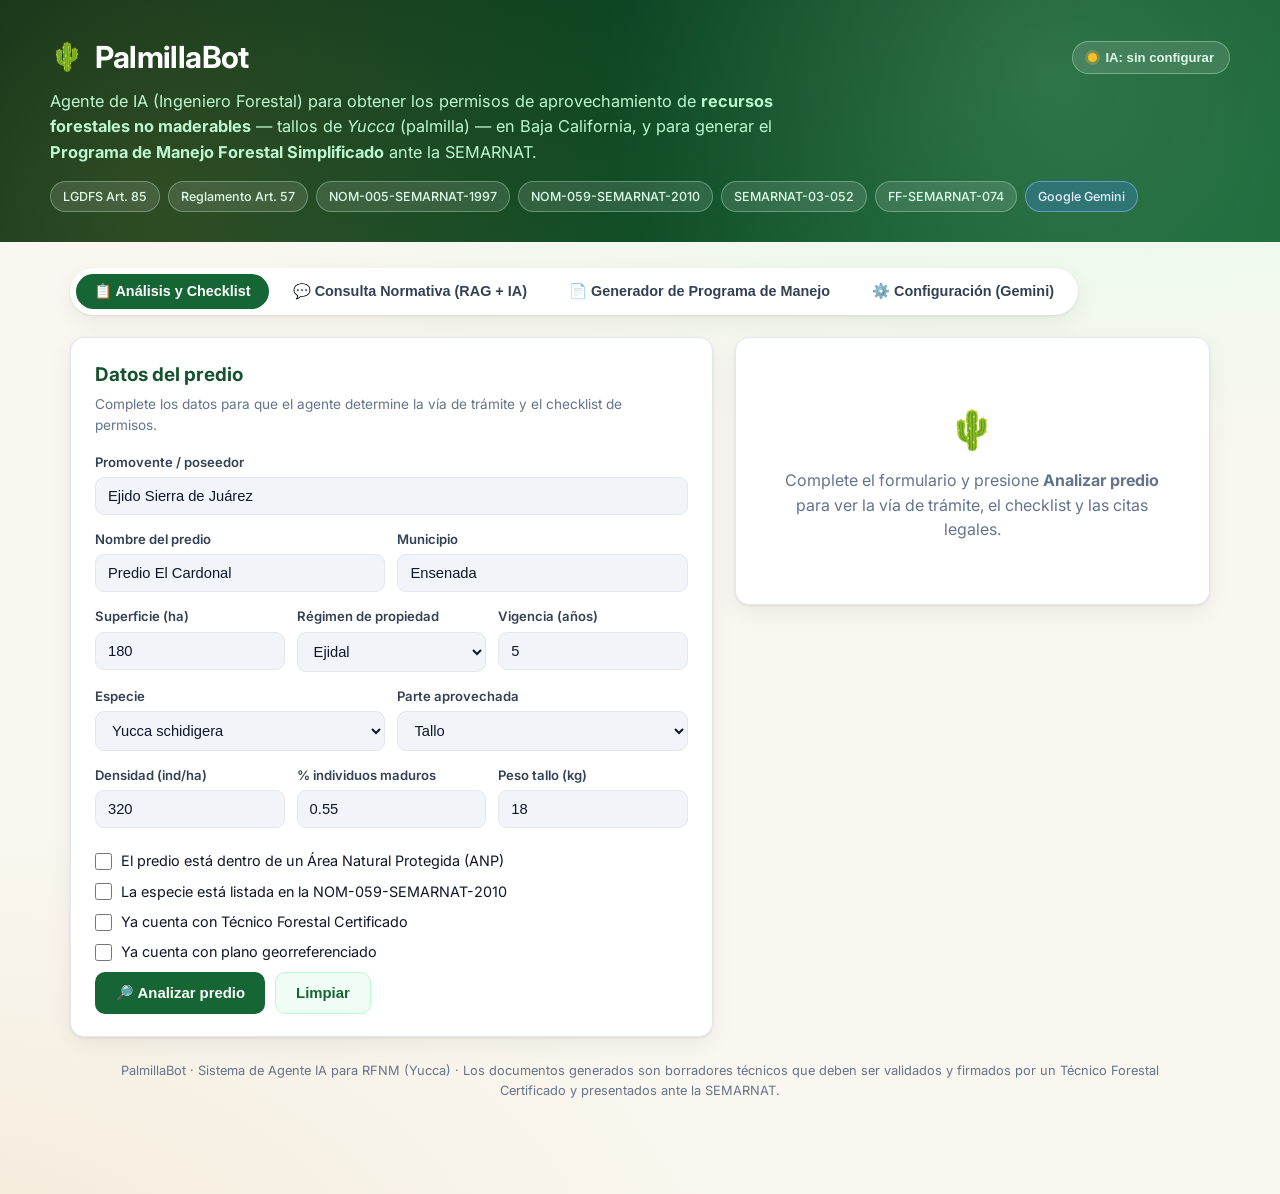
==== web/index.html @ 1ffb29ab "feat: PalmillaBot — agente IA (RAG + reglas + Gemini) con instalador para macOS Sistema completo de " ====
﻿<!DOCTYPE html>
<html lang="es">
<head>
<meta charset="UTF-8">
<meta name="viewport" content="width=device-width, initial-scale=1.0">
<title>PalmillaBot — Agente IA para Permisos de Aprovechamiento de Palmilla (Yucca)</title>
<link rel="preconnect" href="https://fonts.googleapis.com">
<link href="https://fonts.googleapis.com/css2?family=Inter:wght@400;500;600;700;800&display=swap" rel="stylesheet">
<link rel="stylesheet" href="/web/style.css">
<script src="https://sites.super.myninja.ai/_assets/ninja-daytona-script.js"></script>
</head>
<body>

<header class="hero">
  <div class="hero-inner">
    <div class="hero-top">
      <h1><span class="leaf">🌵</span> PalmillaBot</h1>
      <button class="btn-status" id="btn-status" title="Configurar la API key de Gemini">
        <span id="status-dot" class="dot dot-off"></span>
        <span id="status-text">IA: sin configurar</span>
      </button>
    </div>
    <p class="sub">Agente de IA (Ingeniero Forestal) para obtener los permisos de aprovechamiento de <strong>recursos forestales no maderables</strong> — tallos de <em>Yucca</em> (palmilla) — en Baja California, y para generar el <strong>Programa de Manejo Forestal Simplificado</strong> ante la SEMARNAT.</p>
    <div class="chips">
      <span class="chip">LGDFS Art. 85</span>
      <span class="chip">Reglamento Art. 57</span>
      <span class="chip">NOM-005-SEMARNAT-1997</span>
      <span class="chip">NOM-059-SEMARNAT-2010</span>
      <span class="chip">SEMARNAT-03-052</span>
      <span class="chip">FF-SEMARNAT-074</span>
      <span class="chip chip-ia">Google Gemini</span>
    </div>
  </div>
</header>

<div class="container">
  <div class="tabs">
    <button class="tab active" data-tab="analisis">📋 Análisis y Checklist</button>
    <button class="tab" data-tab="chat">💬 Consulta Normativa (RAG + IA)</button>
    <button class="tab" data-tab="generador">📄 Generador de Programa de Manejo</button>
    <button class="tab" data-tab="config">⚙️ Configuración (Gemini)</button>
  </div>

  <!-- ================= PANEL 1: ANÁLISIS ================= -->
  <section id="tab-analisis" class="panel active">
    <div class="grid-2">
      <div class="card">
        <h2>Datos del predio</h2>
        <p class="hint">Complete los datos para que el agente determine la vía de trámite y el checklist de permisos.</p>
        <form id="form-predio">
          <div class="field">
            <label>Promovente / poseedor</label>
            <input name="promovente" value="Ejido Sierra de Juárez" placeholder="Ejido, comunidad o propietario">
          </div>
          <div class="row">
            <div class="field"><label>Nombre del predio</label><input name="predio_nombre" value="Predio El Cardonal"></div>
            <div class="field"><label>Municipio</label><input name="municipio" value="Ensenada"></div>
          </div>
          <div class="row-3">
            <div class="field"><label>Superficie (ha)</label><input name="superficie_ha" type="number" value="180" min="0.1" step="0.1"></div>
            <div class="field"><label>Régimen de propiedad</label>
              <select name="tipo_propietario">
                <option value="privada">Privada</option>
                <option value="ejidal" selected>Ejidal</option>
                <option value="comunal">Comunal</option>
                <option value="posesion">Posesión</option>
              </select>
            </div>
            <div class="field"><label>Vigencia (años)</label><input name="vigencia_anios" type="number" value="5" min="1" max="5"></div>
          </div>
          <div class="row">
            <div class="field"><label>Especie</label>
              <select name="especie">
                <option value="Yucca schidigera">Yucca schidigera</option>
                <option value="Yucca valida">Yucca valida</option>
                <option value="Yucca carnerosana">Yucca carnerosana</option>
                <option value="Yucca brevifolia">Yucca brevifolia</option>
              </select>
            </div>
            <div class="field"><label>Parte aprovechada</label>
              <select name="parte_aprovechada">
                <option value="tallo" selected>Tallo</option>
                <option value="hojas">Hojas</option>
                <option value="planta_completa">Planta completa</option>
              </select>
            </div>
          </div>
          <div class="row-3">
            <div class="field"><label>Densidad (ind/ha)</label><input name="densidad_ind_ha" type="number" value="320" step="1"></div>
            <div class="field"><label>% individuos maduros</label><input name="pct_maduros" type="number" value="0.55" step="0.01" min="0" max="1"></div>
            <div class="field"><label>Peso tallo (kg)</label><input name="peso_tallo_kg" type="number" value="18" step="0.1"></div>
          </div>
          <div class="check"><input type="checkbox" name="en_anp" id="en_anp"><label for="en_anp">El predio está dentro de un Área Natural Protegida (ANP)</label></div>
          <div class="check"><input type="checkbox" name="especie_nom059" id="nom059"><label for="nom059">La especie está listada en la NOM-059-SEMARNAT-2010</label></div>
          <div class="check"><input type="checkbox" name="tiene_tecnico" id="tec"><label for="tec">Ya cuenta con Técnico Forestal Certificado</label></div>
          <div class="check"><input type="checkbox" name="tiene_planos" id="pl"><label for="pl">Ya cuenta con plano georreferenciado</label></div>
          <div class="actions">
            <button type="submit" class="btn btn-primary" id="btn-analizar">🔎 Analizar predio</button>
            <button type="reset" class="btn btn-ghost">Limpiar</button>
          </div>
        </form>
      </div>

      <div class="card" id="resultado-card">
        <div class="empty"><div class="big">🌵</div><p>Complete el formulario y presione <strong>Analizar predio</strong> para ver la vía de trámite, el checklist y las citas legales.</p></div>
      </div>
    </div>
  </section>

  <!-- ================= PANEL 2: CHAT RAG + IA ================= -->
  <section id="tab-chat" class="panel">
    <div class="card">
      <h2>Consulta normativa (Módulo A — RAG + Gemini)</h2>
      <p class="hint">Pregunte sobre la normatividad. El agente recupera las disposiciones aplicables del corpus legal (LGDFS, Reglamento, NOM-005, NOM-059) y, si hay una API key de Gemini configurada, redacta una respuesta citada con IA.</p>
      <label class="switch">
        <input type="checkbox" id="chat-usar-ia" checked>
        <span>Usar IA generativa (Gemini) para redactar la respuesta</span>
      </label>
      <div class="chat-window" id="chat-window">
        <div class="msg bot">Hola 👋 Soy PalmillaBot. Pregúntame, por ejemplo: <em>«¿Se necesita aviso o autorización para aprovechar tallos de Yucca?»</em>, <em>«¿Cuál es el ciclo de corta?»</em> o <em>«¿Qué documentos exige el programa de manejo?»</em>.</div>
      </div>
      <div class="chat-input">
        <input id="chat-q" placeholder="Escriba su pregunta normativa…">
        <button class="btn btn-primary" id="btn-chat">Enviar</button>
      </div>
      <div class="actions">
        <button class="btn btn-ghost" data-q="¿Se necesita aviso o autorización para aprovechar tallos de Yucca?">Autorización vs aviso</button>
        <button class="btn btn-ghost" data-q="¿Cuál es el ciclo de corta y la tasa de cosecha para Yucca?">Ciclo de corta</button>
        <button class="btn btn-ghost" data-q="¿Qué contenido debe tener el programa de manejo forestal simplificado?">Contenido del PMF</button>
        <button class="btn btn-ghost" data-q="¿Qué pasa si el predio está en un área natural protegida?">Predio en ANP</button>
      </div>
    </div>
  </section>

  <!-- ================= PANEL 3: GENERADOR ================= -->
  <section id="tab-generador" class="panel">
    <div class="card">
      <h2>Generador del Programa de Manejo Forestal Simplificado</h2>
      <p class="hint">Genera el documento técnico con la estructura de 6 secciones (Reglamento LGDFS Art. 57 + NOM-005 §4.1.4). Usa los datos del formulario de la pestaña <strong>Análisis</strong>. Con IA (Gemini) se redacta una versión narrativa completa; sin IA se usa la plantilla determinista.</p>
      <div class="actions">
        <button class="btn btn-primary" id="btn-generar">📄 Generar (plantilla)</button>
        <button class="btn btn-arena" id="btn-generar-ia">✨ Generar con IA (Gemini)</button>
      </div>
      <div id="doc-area" style="margin-top:18px;">
        <div class="empty"><div class="big">📄</div><p>El documento generado aparecerá aquí, con opciones de descarga en PDF, DOCX, HTML y Markdown.</p></div>
      </div>
    </div>
  </section>

  <!-- ================= PANEL 4: CONFIGURACIÓN ================= -->
  <section id="tab-config" class="panel">
    <div class="grid-2">
      <div class="card">
        <h2>⚙️ Configuración de la IA (Google Gemini)</h2>
        <p class="hint">Pegue aquí su <strong>API key</strong> de Google AI Studio para activar las respuestas redactadas por IA. La clave se guarda localmente en <code>config.json</code> (nunca se sube a GitHub) y también puede definirse con la variable de entorno <code>GEMINI_API_KEY</code>.</p>
        <div class="field">
          <label>API key de Gemini</label>
          <div class="key-row">
            <input id="cfg-apikey" type="password" placeholder="AIza…" autocomplete="off" spellcheck="false">
            <button class="btn btn-ghost" id="btn-toggle-key" type="button">👁️</button>
          </div>
        </div>
        <div class="field">
          <label>Modelo</label>
          <select id="cfg-modelo">
            <option value="gemini-2.0-flash">gemini-2.0-flash (recomendado · rápido)</option>
            <option value="gemini-2.5-flash">gemini-2.5-flash</option>
            <option value="gemini-2.5-pro">gemini-2.5-pro</option>
            <option value="gemini-1.5-flash">gemini-1.5-flash</option>
            <option value="gemini-1.5-pro">gemini-1.5-pro</option>
          </select>
        </div>
        <div class="actions">
          <button class="btn btn-primary" id="btn-guardar-cfg">💾 Guardar configuración</button>
          <button class="btn btn-ghost" id="btn-validar-cfg">🔌 Validar conexión</button>
          <button class="btn btn-ghost" id="btn-borrar-cfg">🗑️ Borrar API key</button>
        </div>
        <div id="cfg-estado" class="cfg-estado"></div>
      </div>

      <div class="card">
        <h2>¿Cómo obtener una API key de Gemini?</h2>
        <ol class="steps">
          <li>Entra a <a href="https://aistudio.google.com/app/apikey" target="_blank" rel="noopener">Google AI Studio → API keys</a>.</li>
          <li>Inicia sesión con tu cuenta de Google.</li>
          <li>Pulsa <strong>«Create API key»</strong> y copia la clave (empieza por <code>AIza…</code>).</li>
          <li>Pégala en el campo de la izquierda y pulsa <strong>Guardar configuración</strong>.</li>
          <li>Pulsa <strong>Validar conexión</strong> para comprobar que funciona.</li>
        </ol>
        <div class="nota">
          <strong>Privacidad:</strong> la clave se guarda solo en su computadora (<code>config.json</code>, permisos 600). PalmillaBot no envía su clave a ningún servidor propio; las consultas van directamente a la API de Google.
        </div>
        <div class="nota">
          <strong>Sin API key:</strong> el sistema sigue funcionando en <em>modo RAG offline</em>: recupera y cita las disposiciones legales, y genera el Programa de Manejo con la plantilla determinista, pero sin redacción por IA.
        </div>
      </div>
    </div>
  </section>

  <footer>
    PalmillaBot · Sistema de Agente IA para RFNM (Yucca) · Los documentos generados son borradores técnicos que deben ser validados y firmados por un Técnico Forestal Certificado y presentados ante la SEMARNAT.
  </footer>
</div>

<script src="/web/app.js"></script>
</body>
</html>
---- web/style.css ----
/* ==========================================================================
   PalmillaBot — Estilos
   Tema: matorral desértico / verde forestal
   ========================================================================== */
:root {
  --verde-900: #052e16;
  --verde-800: #14532d;
  --verde-700: #166534;
  --verde-600: #15803d;
  --verde-500: #16a34a;
  --verde-200: #bbf7d0;
  --verde-100: #dcfce7;
  --verde-50:  #f0fdf4;
  --arena-50:  #faf7f0;
  --arena-100: #f3ead8;
  --arena-200: #e7d7b8;
  --arena-600: #b98a3c;
  --tierra:    #8a5a2b;
  --gris-900:  #0f172a;
  --gris-700:  #334155;
  --gris-500:  #64748b;
  --gris-200:  #e2e8f0;
  --gris-100:  #f1f5f9;
  --blanco:    #ffffff;
  --rojo:      #dc2626;
  --ambar:     #d97706;
  --sombra:    0 1px 3px rgba(0,0,0,.08), 0 8px 24px rgba(0,0,0,.06);
  --radio:     14px;
}

* { box-sizing: border-box; margin: 0; padding: 0; }

body {
  font-family: "Inter", "Segoe UI", system-ui, -apple-system, sans-serif;
  background:
    radial-gradient(1200px 600px at 90% -10%, var(--verde-100), transparent),
    radial-gradient(900px 500px at -10% 110%, var(--arena-100), transparent),
    var(--arena-50);
  color: var(--gris-900);
  line-height: 1.55;
  min-height: 100vh;
}

/* ---------- Encabezado ---------- */
header.hero {
  background: linear-gradient(135deg, var(--verde-900), var(--verde-700));
  color: var(--blanco);
  padding: 34px 28px 30px;
  position: relative;
  overflow: hidden;
}
header.hero::after {
  content: "";
  position: absolute; inset: 0;
  background-image:
    radial-gradient(circle at 82% 30%, rgba(187,247,208,.18), transparent 42%),
    radial-gradient(circle at 12% 80%, rgba(185,138,60,.22), transparent 45%);
  pointer-events: none;
}
.hero-inner { max-width: 1180px; margin: 0 auto; position: relative; z-index: 1; }
.hero h1 { font-size: 1.9rem; letter-spacing: -.02em; display: flex; align-items: center; gap: 12px; }
.hero h1 .leaf { font-size: 1.7rem; }
.hero p.sub { margin-top: 8px; color: var(--verde-200); font-size: 1.02rem; max-width: 780px; }
.hero .chips { margin-top: 16px; display: flex; flex-wrap: wrap; gap: 8px; }
.chip {
  background: rgba(255,255,255,.12);
  border: 1px solid rgba(187,247,208,.35);
  color: var(--verde-100);
  padding: 5px 12px; border-radius: 999px; font-size: .78rem; font-weight: 500;
  backdrop-filter: blur(4px);
}

/* ---------- Layout ---------- */
.container { max-width: 1180px; margin: 0 auto; padding: 26px 20px 70px; }

.tabs {
  display: flex; gap: 6px; flex-wrap: wrap; margin-bottom: 22px;
  background: var(--blanco); padding: 6px; border-radius: 999px;
  box-shadow: var(--sombra); width: fit-content;
}
.tab {
  border: none; background: transparent; cursor: pointer;
  padding: 9px 18px; border-radius: 999px; font-size: .9rem; font-weight: 600;
  color: var(--gris-700); transition: all .18s ease;
}
.tab:hover { background: var(--verde-50); color: var(--verde-700); }
.tab.active { background: var(--verde-700); color: var(--blanco); }

.panel { display: none; animation: fade .25s ease; }
.panel.active { display: block; }
@keyframes fade { from { opacity: 0; transform: translateY(6px);} to { opacity:1; transform:none; } }

.grid-2 { display: grid; grid-template-columns: 1.15fr .85fr; gap: 22px; align-items: start; }
@media (max-width: 940px) { .grid-2 { grid-template-columns: 1fr; } }

.card {
  background: var(--blanco); border-radius: var(--radio); padding: 22px 24px;
  box-shadow: var(--sombra); border: 1px solid var(--gris-200);
}
.card h2 { font-size: 1.18rem; color: var(--verde-800); margin-bottom: 4px; }
.card h3 { font-size: 1rem; color: var(--verde-700); margin: 18px 0 8px; }
.card .hint { color: var(--gris-500); font-size: .85rem; margin-bottom: 16px; }

/* ---------- Formulario ---------- */
.field { margin-bottom: 14px; }
.field label { display: block; font-size: .82rem; font-weight: 600; color: var(--gris-700); margin-bottom: 5px; }
.field input, .field select {
  width: 100%; padding: 10px 12px; border: 1px solid var(--gris-200);
  border-radius: 9px; font-size: .92rem; background: var(--gris-100); color: var(--gris-900);
  transition: border .15s, background .15s;
}
.field input:focus, .field select:focus {
  outline: none; border-color: var(--verde-500); background: var(--blanco);
  box-shadow: 0 0 0 3px var(--verde-100);
}
.row { display: grid; grid-template-columns: 1fr 1fr; gap: 12px; }
.row-3 { display: grid; grid-template-columns: 1fr 1fr 1fr; gap: 12px; }
.check { display: flex; align-items: center; gap: 9px; margin: 8px 0; font-size: .9rem; }
.check input { width: 17px; height: 17px; accent-color: var(--verde-600); }

.btn {
  border: none; cursor: pointer; border-radius: 10px; font-weight: 600;
  padding: 12px 20px; font-size: .93rem; transition: all .16s ease;
  display: inline-flex; align-items: center; gap: 8px;
}
.btn-primary { background: var(--verde-700); color: var(--blanco); }
.btn-primary:hover { background: var(--verde-800); transform: translateY(-1px); }
.btn-ghost { background: var(--verde-50); color: var(--verde-700); border: 1px solid var(--verde-200); }
.btn-ghost:hover { background: var(--verde-100); }
.btn-arena { background: var(--arena-600); color: var(--blanco); }
.btn-arena:hover { background: var(--tierra); }
.btn:disabled { opacity: .55; cursor: not-allowed; transform: none; }
.btn-block { width: 100%; justify-content: center; }
.actions { display: flex; gap: 10px; flex-wrap: wrap; margin-top: 8px; }

/* ---------- Resultados ---------- */
.badge {
  display: inline-flex; align-items: center; gap: 7px; padding: 6px 14px;
  border-radius: 999px; font-weight: 700; font-size: .85rem;
}
.badge-auth { background: #fef3c7; color: #92400e; border: 1px solid #fcd34d; }
.badge-aviso { background: var(--verde-100); color: var(--verde-800); border: 1px solid var(--verde-200); }

.result-head { display: flex; justify-content: space-between; align-items: center; gap: 12px; flex-wrap: wrap; }

.kpis { display: grid; grid-template-columns: repeat(auto-fit, minmax(120px,1fr)); gap: 12px; margin: 16px 0; }
.kpi { background: var(--verde-50); border: 1px solid var(--verde-200); border-radius: 11px; padding: 12px 14px; }
.kpi .v { font-size: 1.35rem; font-weight: 800; color: var(--verde-800); }
.kpi .l { font-size: .74rem; color: var(--gris-500); text-transform: uppercase; letter-spacing: .04em; }

.checklist { list-style: none; margin-top: 6px; }
.checklist li {
  display: flex; gap: 11px; padding: 11px 12px; border-radius: 10px;
  border: 1px solid var(--gris-200); margin-bottom: 8px; background: var(--blanco);
}
.checklist li .box {
  flex: 0 0 auto; width: 20px; height: 20px; border-radius: 6px;
  border: 2px solid var(--verde-500); display: grid; place-items: center;
  font-size: .8rem; color: var(--blanco); margin-top: 1px;
}
.checklist li.done .box { background: var(--verde-600); }
.checklist li .req { font-weight: 600; font-size: .92rem; }
.checklist li .fund { font-size: .78rem; color: var(--gris-500); margin-top: 2px; }

.cita {
  border-left: 4px solid var(--verde-500); background: var(--verde-50);
  padding: 11px 14px; border-radius: 0 10px 10px 0; margin-bottom: 10px;
}
.cita .fuente { font-weight: 700; color: var(--verde-800); font-size: .85rem; }
.cita .txt { font-size: .85rem; color: var(--gris-700); margin-top: 4px; }
.cita .score { font-size: .72rem; color: var(--gris-500); }

.advertencia {
  background: #fffbeb; border: 1px solid #fcd34d; color: #92400e;
  padding: 11px 14px; border-radius: 10px; margin-bottom: 8px; font-size: .87rem;
}
.advertencia::before { content: "⚠️  "; }

/* ---------- Chat ---------- */
.chat-window {
  height: 380px; overflow-y: auto; padding: 8px 4px; margin-bottom: 12px;
  display: flex; flex-direction: column; gap: 12px;
}
.msg { max-width: 88%; padding: 12px 15px; border-radius: 14px; font-size: .9rem; }
.msg.user { align-self: flex-end; background: var(--verde-700); color: var(--blanco); border-bottom-right-radius: 4px; }
.msg.bot { align-self: flex-start; background: var(--gris-100); border: 1px solid var(--gris-200); border-bottom-left-radius: 4px; }
.msg.bot .fuente { font-weight: 700; color: var(--verde-800); font-size: .82rem; margin-top: 8px; }
.msg.bot .txt { font-size: .83rem; color: var(--gris-700); }
.chat-input { display: flex; gap: 10px; }
.chat-input input { flex: 1; }
.typing { color: var(--gris-500); font-size: .85rem; font-style: italic; }

/* ---------- Documento PMF ---------- */
.doc-preview {
  background: var(--blanco); border: 1px solid var(--gris-200); border-radius: 12px;
  padding: 26px 30px; max-height: 560px; overflow-y: auto; font-size: .9rem;
}
.doc-preview h1 { font-size: 1.3rem; color: var(--verde-800); border-bottom: 3px solid var(--verde-700); padding-bottom: 8px; margin-bottom: 14px; }
.doc-preview h2 { font-size: 1.05rem; color: var(--verde-700); margin: 18px 0 8px; border-bottom: 1px solid var(--verde-200); padding-bottom: 4px; }
.doc-preview h3 { font-size: .95rem; color: var(--verde-600); margin: 12px 0 6px; }
.doc-preview p { margin: 7px 0; color: var(--gris-700); }
.doc-preview table { border-collapse: collapse; width: 100%; margin: 10px 0; font-size: .82rem; }
.doc-preview th, .doc-preview td { border: 1px solid var(--gris-200); padding: 5px 8px; text-align: left; }
.doc-preview th { background: var(--verde-100); color: var(--verde-800); }
.doc-preview blockquote { background: var(--verde-50); border-left: 4px solid var(--verde-500); padding: 8px 14px; margin: 10px 0; }
.doc-preview code { background: var(--gris-100); padding: 1px 5px; border-radius: 4px; font-size: .82rem; }
.doc-preview ul, .doc-preview ol { margin: 6px 0 6px 20px; }

.download-bar { display: flex; gap: 10px; flex-wrap: wrap; margin-top: 14px; }

/* ---------- Utilidades ---------- */
.spinner {
  width: 18px; height: 18px; border: 2.5px solid rgba(255,255,255,.4);
  border-top-color: var(--blanco); border-radius: 50%; animation: spin .7s linear infinite;
}
@keyframes spin { to { transform: rotate(360deg); } }
.muted { color: var(--gris-500); font-size: .85rem; }
.empty { text-align: center; color: var(--gris-500); padding: 40px 10px; }
.empty .big { font-size: 2.4rem; margin-bottom: 8px; }
.pill-soft { background: var(--gris-100); color: var(--gris-700); padding: 3px 10px; border-radius: 999px; font-size: .76rem; font-weight: 600; }
.section-title { font-size: .78rem; text-transform: uppercase; letter-spacing: .06em; color: var(--gris-500); font-weight: 700; margin: 18px 0 8px; }
footer { text-align: center; color: var(--gris-500); font-size: .8rem; padding: 24px; }

/* ==========================================================================
   Integración Gemini — barra de estado, configuración, IA
   ========================================================================== */
.hero-top { display: flex; justify-content: space-between; align-items: center; gap: 16px; flex-wrap: wrap; }
.btn-status {
  display: inline-flex; align-items: center; gap: 8px;
  background: rgba(255,255,255,.12); border: 1px solid rgba(187,247,208,.4);
  color: var(--verde-100); padding: 8px 15px; border-radius: 999px;
  font-size: .82rem; font-weight: 600; cursor: pointer; transition: all .16s ease;
}
.btn-status:hover { background: rgba(255,255,255,.22); }
.dot { width: 9px; height: 9px; border-radius: 50%; display: inline-block; }
.dot-on { background: #4ade80; box-shadow: 0 0 0 3px rgba(74,222,128,.28); }
.dot-off { background: #fbbf24; box-shadow: 0 0 0 3px rgba(251,191,36,.25); }
.chip-ia { background: rgba(66,133,244,.28); border-color: rgba(138,180,248,.6); color: #e8f0fe; }

/* Interruptor (switch) */
.switch {
  display: flex; align-items: center; gap: 10px; margin: 4px 0 14px;
  font-size: .86rem; color: var(--gris-700); cursor: pointer; user-select: none;
}
.switch input { width: 18px; height: 18px; accent-color: var(--verde-600); }

/* Panel de configuración */
.key-row { display: flex; gap: 8px; }
.key-row input { flex: 1; }
.key-row .btn { padding: 10px 14px; }
.steps { margin: 6px 0 16px 20px; font-size: .88rem; color: var(--gris-700); }
.steps li { margin-bottom: 7px; }
.steps a { color: var(--verde-700); font-weight: 600; }
.nota {
  background: var(--verde-50); border: 1px solid var(--verde-200); border-radius: 10px;
  padding: 11px 14px; font-size: .83rem; color: var(--verde-800); margin-bottom: 10px;
}
.cfg-estado { margin-top: 16px; }
.cfg-ok, .cfg-warn, .cfg-info {
  padding: 12px 15px; border-radius: 10px; font-size: .87rem; margin-top: 8px;
}
.cfg-ok { background: var(--verde-100); border: 1px solid var(--verde-200); color: var(--verde-800); }
.cfg-warn { background: #fffbeb; border: 1px solid #fcd34d; color: #92400e; }
.cfg-info { background: var(--gris-100); border: 1px solid var(--gris-200); color: var(--gris-700); display: flex; align-items: center; gap: 9px; }
.cfg-ok code, .cfg-warn code { background: rgba(0,0,0,.06); padding: 1px 6px; border-radius: 5px; font-size: .82rem; }
.spinner-dark { border-color: rgba(15,23,42,.2); border-top-color: var(--gris-700); }

/* Respuestas de IA en el chat */
.ia-tag {
  font-size: .74rem; font-weight: 700; text-transform: uppercase; letter-spacing: .04em;
  color: #1a73e8; background: #e8f0fe; border: 1px solid #c6dafc;
  padding: 3px 10px; border-radius: 999px; display: inline-block; margin-bottom: 8px;
}
.ia-tag.offline { color: var(--verde-800); background: var(--verde-100); border-color: var(--verde-200); }
.ia-respuesta { font-size: .9rem; color: var(--gris-900); }
.ia-respuesta h1, .ia-respuesta h2, .ia-respuesta h3 { color: var(--verde-800); margin: 10px 0 5px; }
.ia-respuesta h1 { font-size: 1.1rem; } .ia-respuesta h2 { font-size: 1rem; } .ia-respuesta h3 { font-size: .92rem; }
.ia-respuesta p { margin: 6px 0; }
.ia-respuesta ul { margin: 6px 0 6px 20px; }
.ia-respuesta code { background: var(--gris-100); padding: 1px 5px; border-radius: 4px; font-size: .82rem; }
.fuentes { margin-top: 10px; }
.fuentes summary { cursor: pointer; font-size: .8rem; font-weight: 600; color: var(--verde-700); }
.fuentes .fuente { font-weight: 700; color: var(--verde-800); font-size: .8rem; margin-top: 8px; }
.fuentes .txt { font-size: .8rem; color: var(--gris-700); }
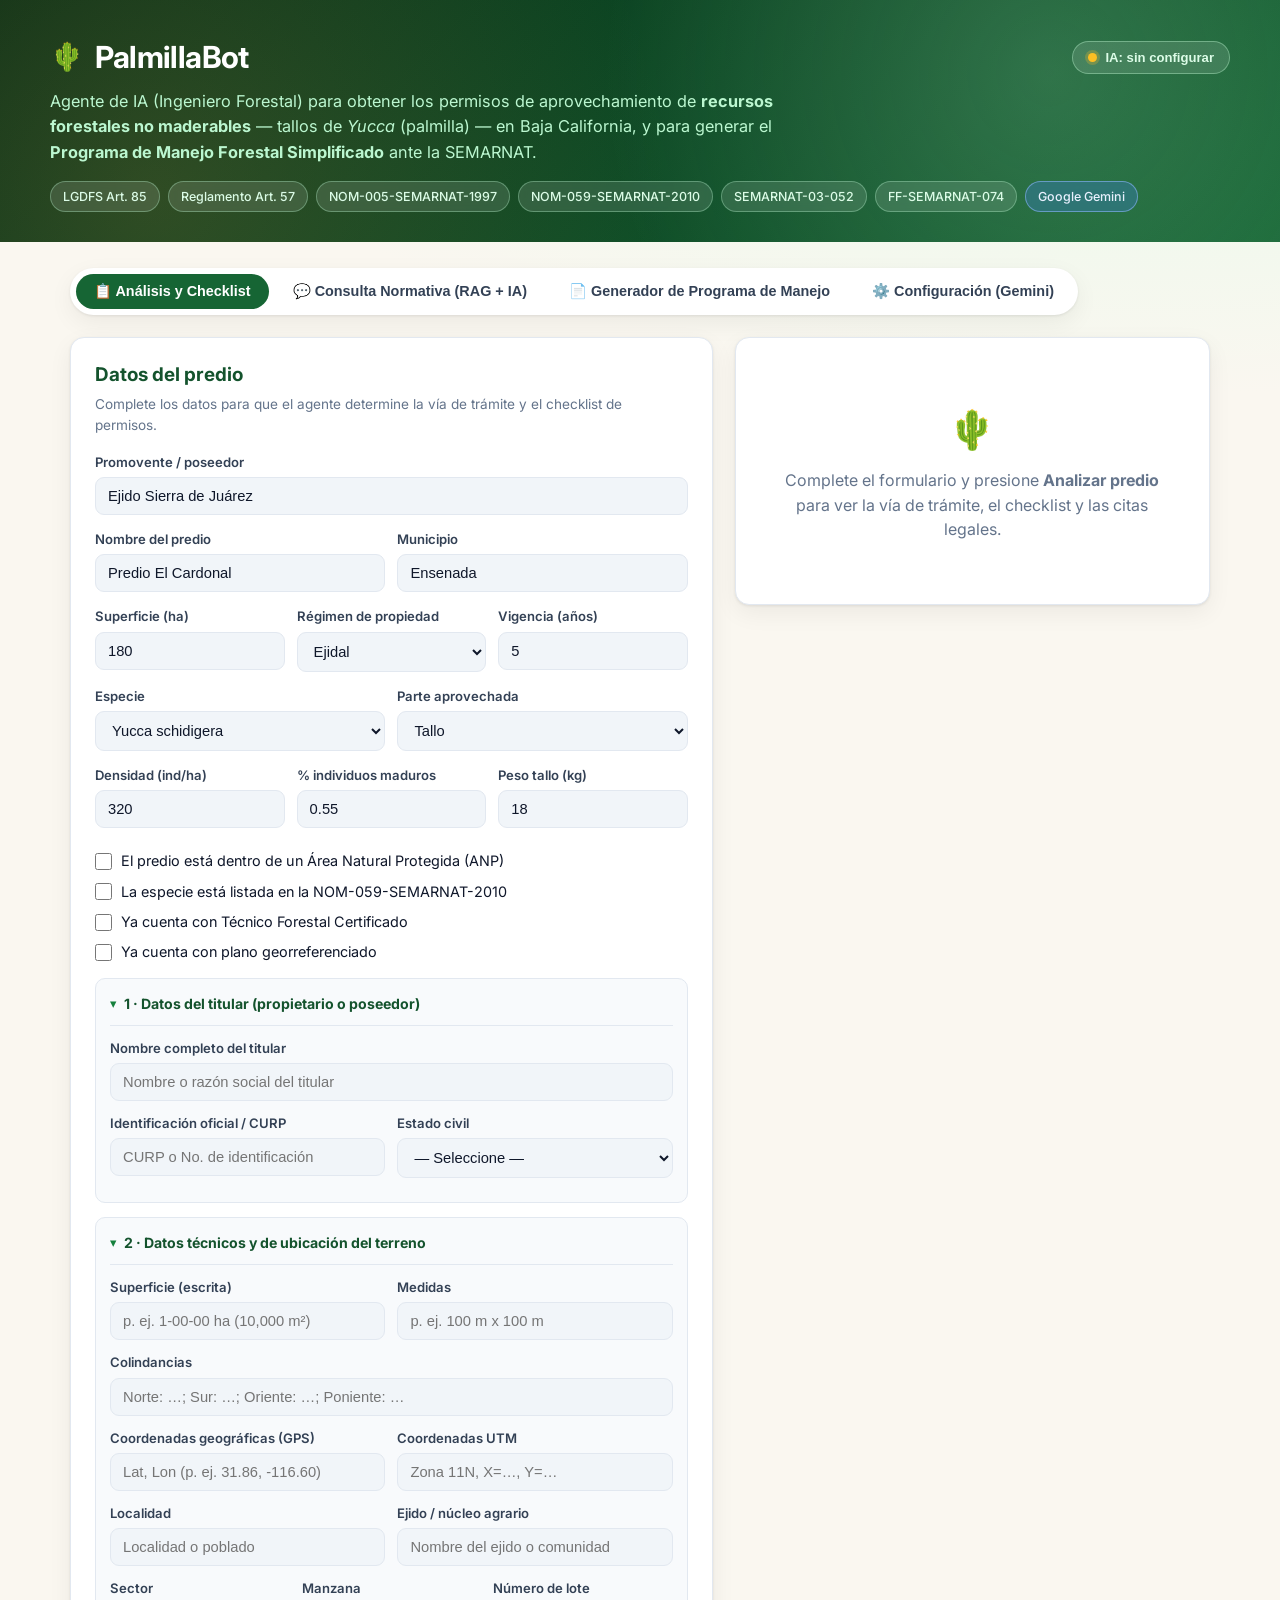
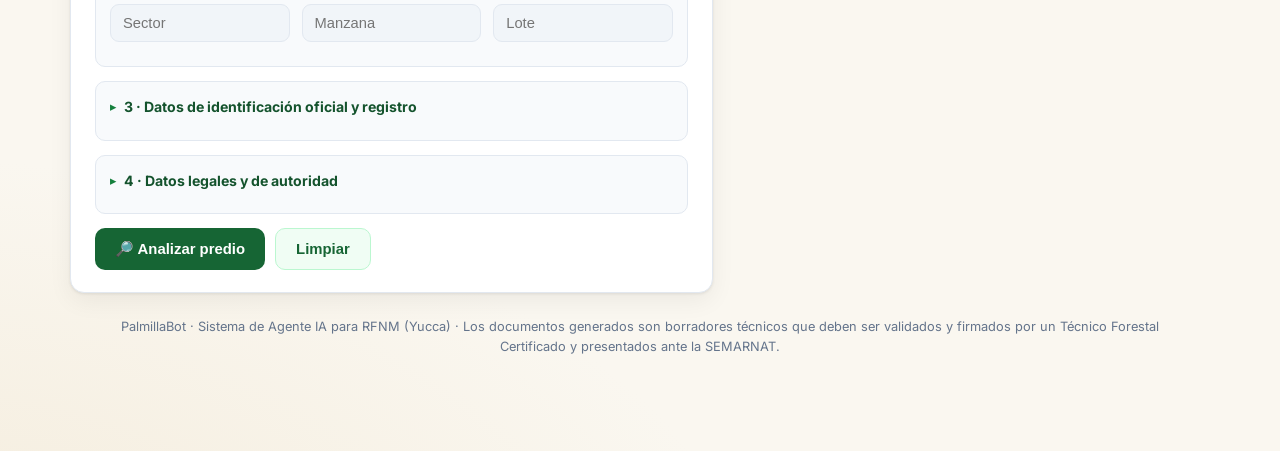
==== commit 535da69e: "feat: agregar datos del titular, terreno, registro y legales al sistema Amplía el esquema de datos y" ====
--- a/web/index.html
+++ b/web/index.html
@@ -94,6 +94,79 @@
           <div class="check"><input type="checkbox" name="especie_nom059" id="nom059"><label for="nom059">La especie está listada en la NOM-059-SEMARNAT-2010</label></div>
           <div class="check"><input type="checkbox" name="tiene_tecnico" id="tec"><label for="tec">Ya cuenta con Técnico Forestal Certificado</label></div>
           <div class="check"><input type="checkbox" name="tiene_planos" id="pl"><label for="pl">Ya cuenta con plano georreferenciado</label></div>
+
+          <!-- ===== 1. DATOS DEL TITULAR ===== -->
+          <details class="grp" open>
+            <summary>1 · Datos del titular (propietario o poseedor)</summary>
+            <div class="field"><label>Nombre completo del titular</label><input name="titular_nombre" placeholder="Nombre o razón social del titular"></div>
+            <div class="row">
+              <div class="field"><label>Identificación oficial / CURP</label><input name="titular_curp" placeholder="CURP o No. de identificación"></div>
+              <div class="field"><label>Estado civil</label>
+                <select name="titular_estado_civil">
+                  <option value="">— Seleccione —</option>
+                  <option value="soltero">Soltero(a)</option>
+                  <option value="casado">Casado(a)</option>
+                  <option value="divorciado">Divorciado(a)</option>
+                  <option value="viudo">Viudo(a)</option>
+                  <option value="union_libre">Unión libre</option>
+                </select>
+              </div>
+            </div>
+          </details>
+
+          <!-- ===== 2. DATOS TÉCNICOS Y DE UBICACIÓN ===== -->
+          <details class="grp" open>
+            <summary>2 · Datos técnicos y de ubicación del terreno</summary>
+            <div class="row">
+              <div class="field"><label>Superficie (escrita)</label><input name="superficie_escrita" placeholder="p. ej. 1-00-00 ha (10,000 m²)"></div>
+              <div class="field"><label>Medidas</label><input name="medidas" placeholder="p. ej. 100 m x 100 m"></div>
+            </div>
+            <div class="field"><label>Colindancias</label><input name="colindancias" placeholder="Norte: …; Sur: …; Oriente: …; Poniente: …"></div>
+            <div class="row">
+              <div class="field"><label>Coordenadas geográficas (GPS)</label><input name="coordenadas_geograficas" placeholder="Lat, Lon (p. ej. 31.86, -116.60)"></div>
+              <div class="field"><label>Coordenadas UTM</label><input name="coordenadas_utm" placeholder="Zona 11N, X=…, Y=…"></div>
+            </div>
+            <div class="row">
+              <div class="field"><label>Localidad</label><input name="localidad" placeholder="Localidad o poblado"></div>
+              <div class="field"><label>Ejido / núcleo agrario</label><input name="ejido" placeholder="Nombre del ejido o comunidad"></div>
+            </div>
+            <div class="row-3">
+              <div class="field"><label>Sector</label><input name="sector" placeholder="Sector"></div>
+              <div class="field"><label>Manzana</label><input name="manzana" placeholder="Manzana"></div>
+              <div class="field"><label>Número de lote</label><input name="lote" placeholder="Lote"></div>
+            </div>
+          </details>
+
+          <!-- ===== 3. DATOS DE IDENTIFICACIÓN OFICIAL Y REGISTRO ===== -->
+          <details class="grp">
+            <summary>3 · Datos de identificación oficial y registro</summary>
+            <div class="field"><label>Número de título o certificado</label><input name="titulo_ref" placeholder="p. ej. Certificado de derechos agrarios No. …"></div>
+            <div class="row">
+              <div class="field"><label>Inscripción registral (RPP / RAN)</label><input name="registro_publico" placeholder="Tomo / Volumen / Folio / Libro"></div>
+              <div class="field"><label>Clave catastral</label><input name="clave_catastral" placeholder="Clave catastral del predio"></div>
+            </div>
+          </details>
+
+          <!-- ===== 4. DATOS LEGALES Y DE AUTORIDAD ===== -->
+          <details class="grp">
+            <summary>4 · Datos legales y de autoridad</summary>
+            <div class="row">
+              <div class="field"><label>Fecha de expedición</label><input name="fecha_expedicion" type="date"></div>
+              <div class="field"><label>Historial de origen</label>
+                <select name="historial_origen">
+                  <option value="">— Seleccione —</option>
+                  <option value="herencia">Herencia</option>
+                  <option value="compraventa">Compraventa</option>
+                  <option value="expropiacion">Expropiación</option>
+                  <option value="regularizacion">Regularización</option>
+                  <option value="reparto_agrario">Reparto agrario</option>
+                </select>
+              </div>
+            </div>
+            <div class="field"><label>Fundamento legal del título</label><input name="fundamento_legal_titulo" placeholder="Artículos del Código Civil / Ley Agraria que validan el título"></div>
+            <div class="field"><label>Firmas y sellos de autoridad</label><input name="firmas_sellos" placeholder="Autoridad que firmó y selló (p. ej. Registro Agrario Nacional)"></div>
+          </details>
+
           <div class="actions">
             <button type="submit" class="btn btn-primary" id="btn-analizar">🔎 Analizar predio</button>
             <button type="reset" class="btn btn-ghost">Limpiar</button>
--- a/web/style.css
+++ b/web/style.css
@@ -282,3 +282,20 @@
 .fuentes summary { cursor: pointer; font-size: .8rem; font-weight: 600; color: var(--verde-700); }
 .fuentes .fuente { font-weight: 700; color: var(--verde-800); font-size: .8rem; margin-top: 8px; }
 .fuentes .txt { font-size: .8rem; color: var(--gris-700); }
+
+/* Grupos colapsables del formulario (datos del titular, terreno, registro, legal) */
+.grp {
+  border: 1px solid var(--gris-200); border-radius: 10px;
+  margin: 14px 0; padding: 4px 14px 12px; background: var(--gris-50, #f8fafc);
+}
+.grp > summary {
+  cursor: pointer; font-weight: 700; font-size: .88rem; color: var(--verde-800);
+  padding: 10px 0; list-style: none; display: flex; align-items: center; gap: 8px;
+}
+.grp > summary::-webkit-details-marker { display: none; }
+.grp > summary::before {
+  content: "▸"; color: var(--verde-600); font-size: .8rem; transition: transform .15s;
+}
+.grp[open] > summary::before { content: "▾"; }
+.grp[open] > summary { border-bottom: 1px solid var(--gris-200); margin-bottom: 12px; }
+.grp .field { margin-bottom: 12px; }
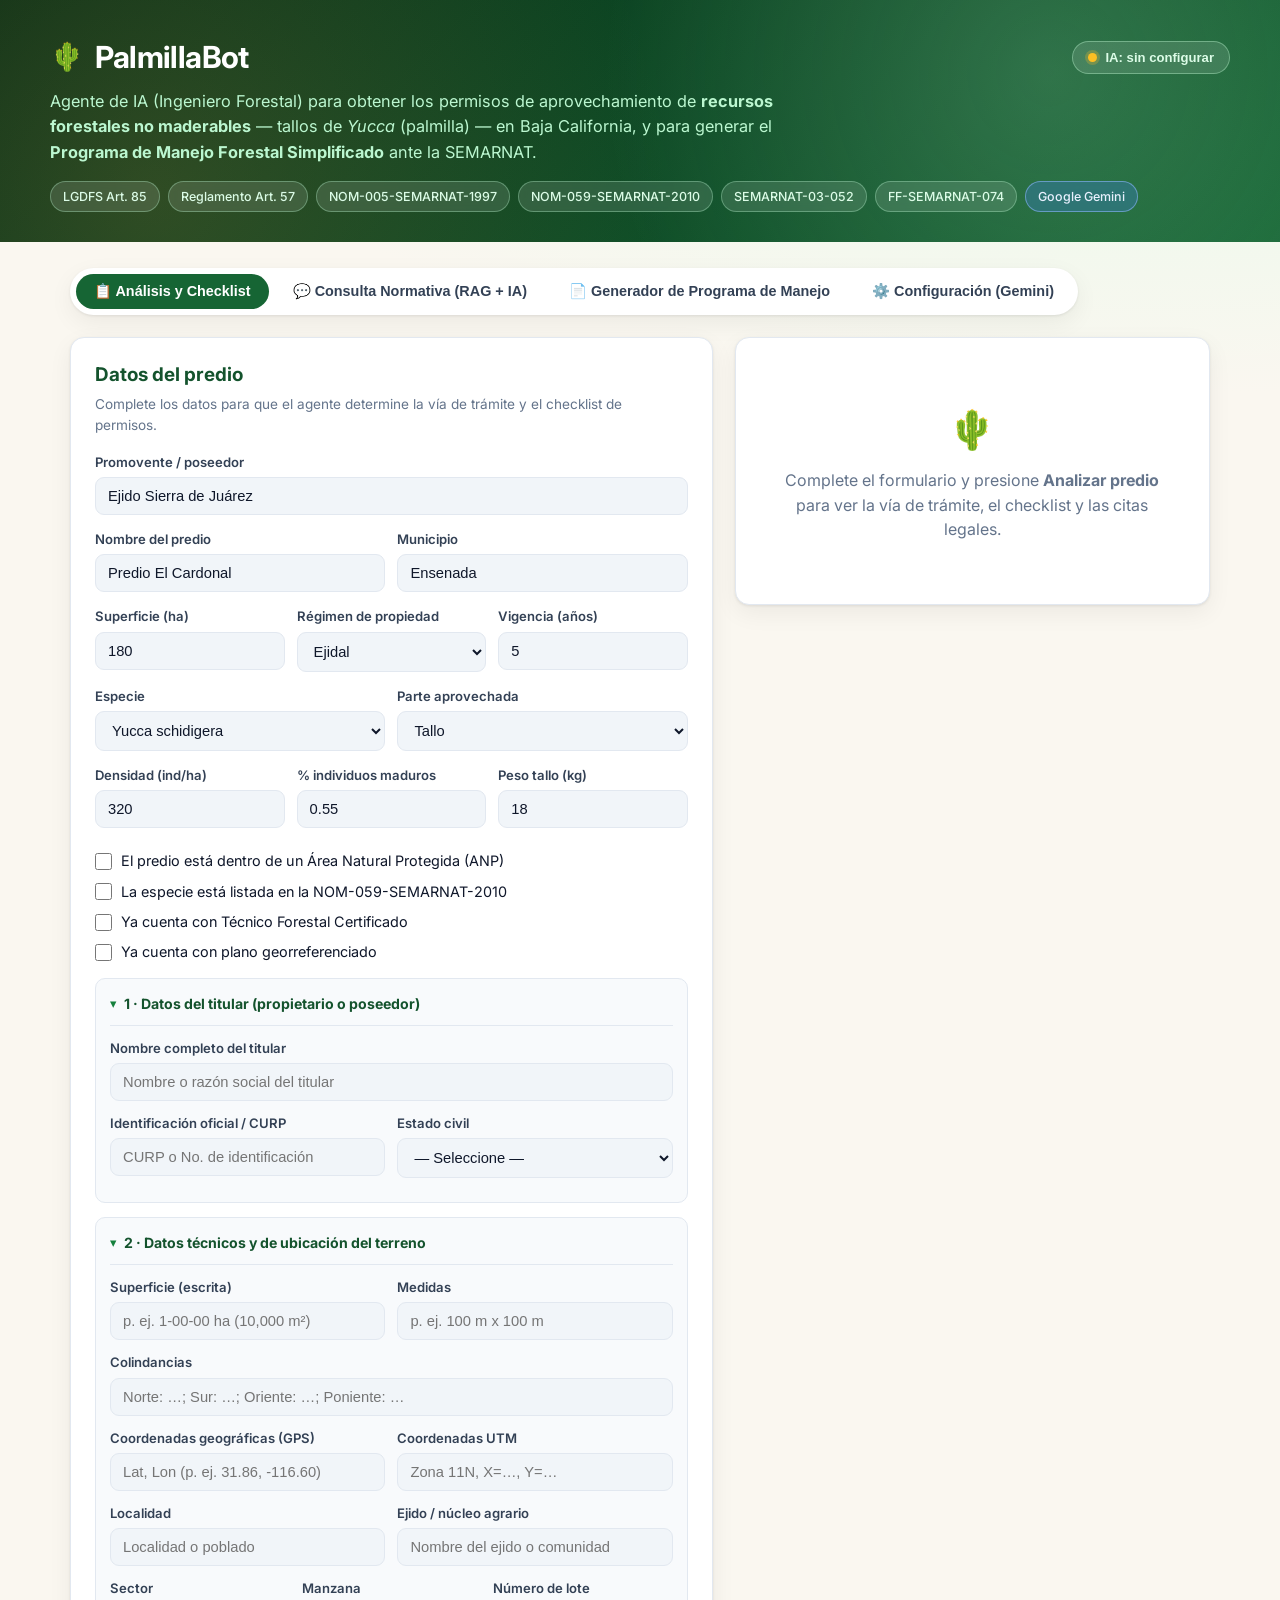
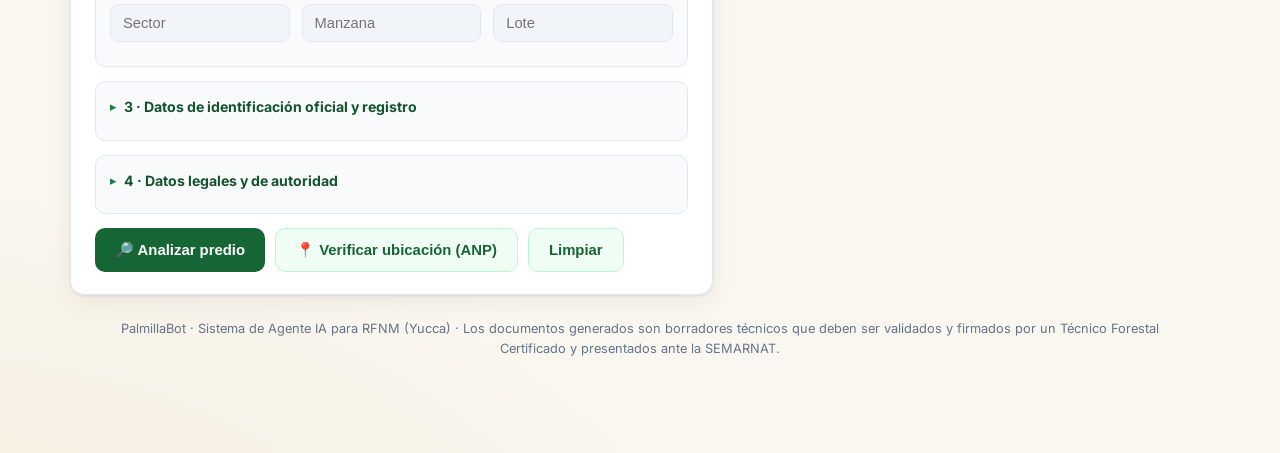
==== commit e10541c1: "feat(geo): detección automática de ANP por coordenadas (bloqueo NO PROCEDE) - Nuevo módulo src/geo_a" ====
--- a/web/index.html
+++ b/web/index.html
@@ -169,8 +169,10 @@
 
           <div class="actions">
             <button type="submit" class="btn btn-primary" id="btn-analizar">🔎 Analizar predio</button>
+            <button type="button" class="btn btn-ghost" id="btn-verificar-ubicacion">📍 Verificar ubicación (ANP)</button>
             <button type="reset" class="btn btn-ghost">Limpiar</button>
           </div>
+          <div id="ubicacion-result"></div>
         </form>
       </div>
 
--- a/web/style.css
+++ b/web/style.css
@@ -299,3 +299,27 @@
 .grp[open] > summary::before { content: "▾"; }
 .grp[open] > summary { border-bottom: 1px solid var(--gris-200); margin-bottom: 12px; }
 .grp .field { margin-bottom: 12px; }
+
+/* ===== Detección geoespacial de ANP (bloqueo por coordenadas) ===== */
+.badge-block { background: #fee2e2; color: #991b1b; border: 1px solid #fca5a5; }
+.anp-block {
+  background: #fef2f2; border: 2px solid #ef4444; border-left: 8px solid #dc2626;
+  border-radius: 12px; padding: 16px 18px; margin: 16px 0;
+}
+.anp-warn {
+  background: #fffbeb; border: 2px solid #f59e0b; border-left: 8px solid #d97706;
+  border-radius: 12px; padding: 14px 16px; margin: 16px 0;
+}
+.anp-ok {
+  background: var(--verde-100); border: 1px solid var(--verde-200); color: var(--verde-800);
+  border-radius: 10px; padding: 11px 15px; margin: 14px 0; font-size: .88rem;
+}
+.anp-title { font-weight: 800; font-size: 1rem; color: #991b1b; margin-bottom: 6px; }
+.anp-warn .anp-title { color: #92400e; }
+.anp-msg { font-size: .9rem; color: #7f1d1d; line-height: 1.5; }
+.anp-warn .anp-msg { color: #78350f; }
+.anp-list { margin: 10px 0 6px 18px; font-size: .85rem; color: #7f1d1d; }
+.anp-warn .anp-list { color: #78350f; }
+.anp-list li { margin-bottom: 6px; }
+.anp-fund { color: #991b1b; opacity: .85; font-size: .78rem; }
+.anp-src { font-size: .76rem; color: #991b1b; opacity: .8; margin-top: 8px; font-style: italic; }
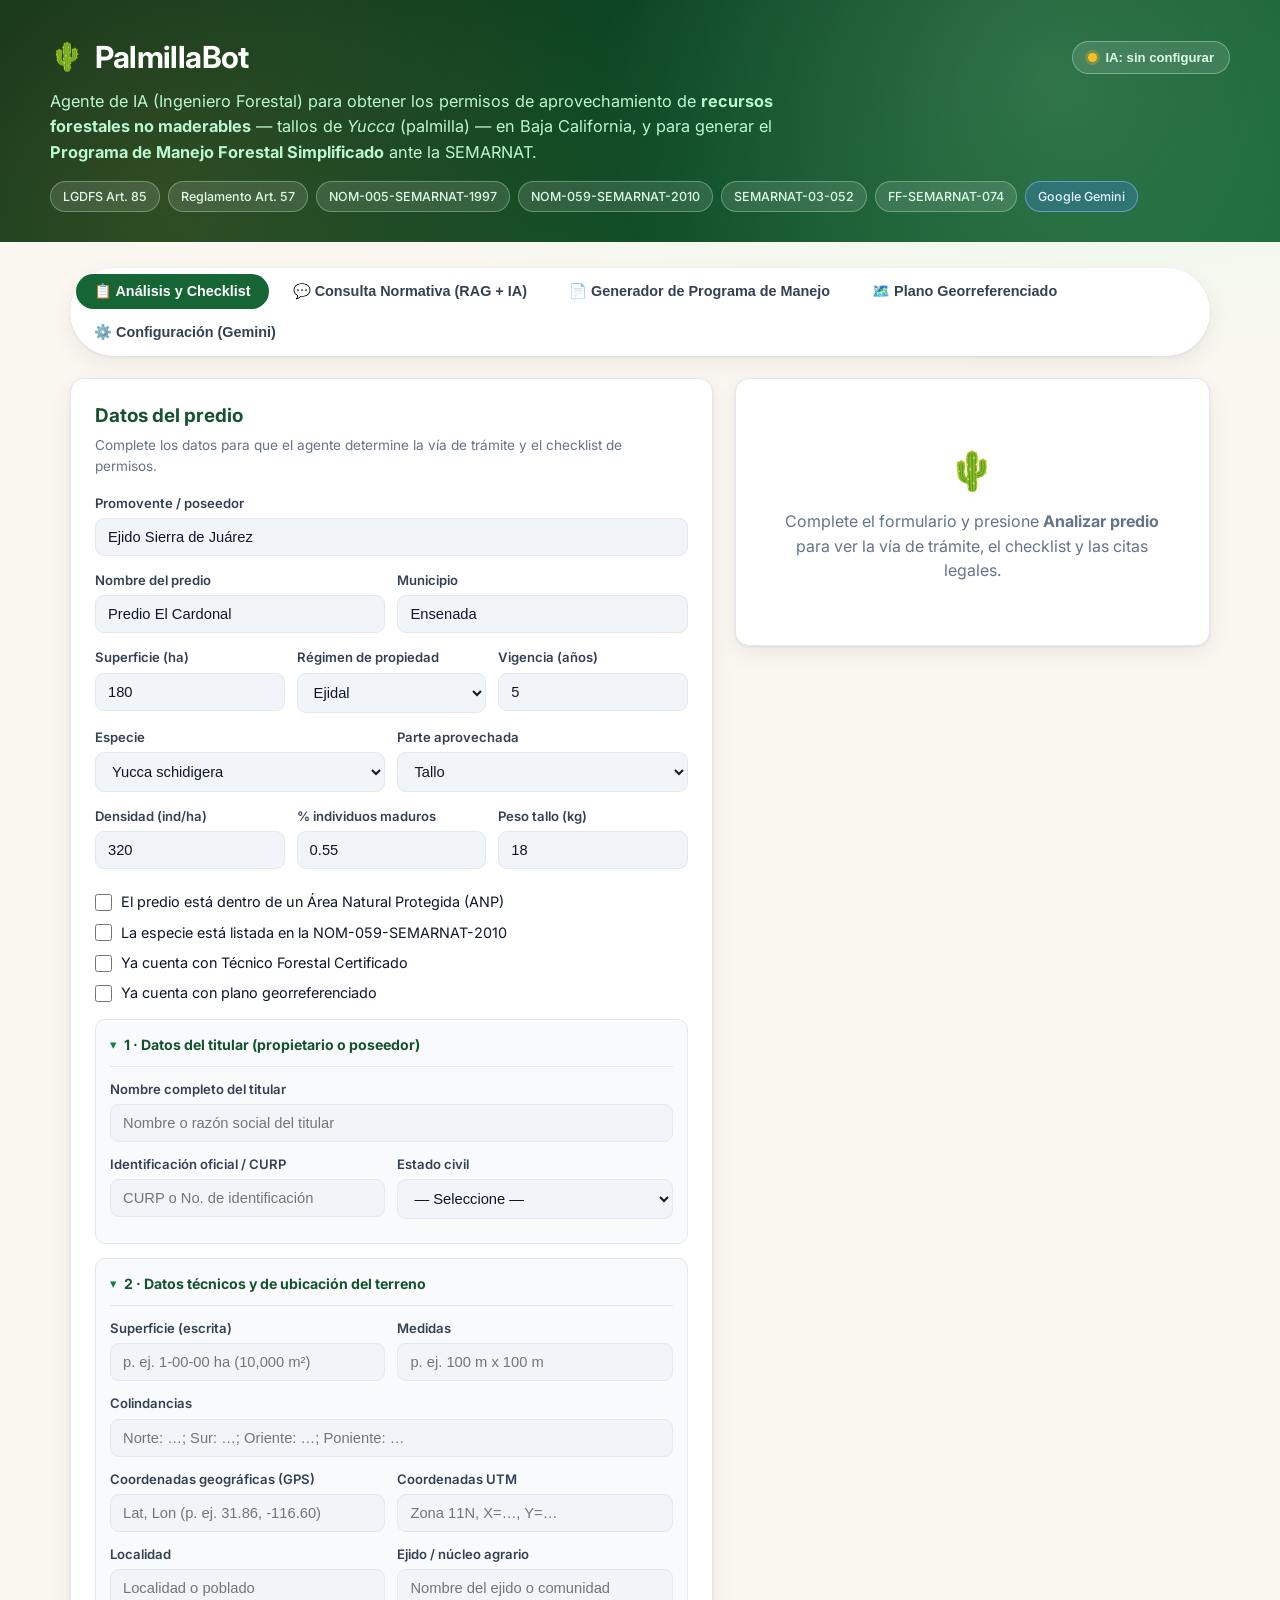
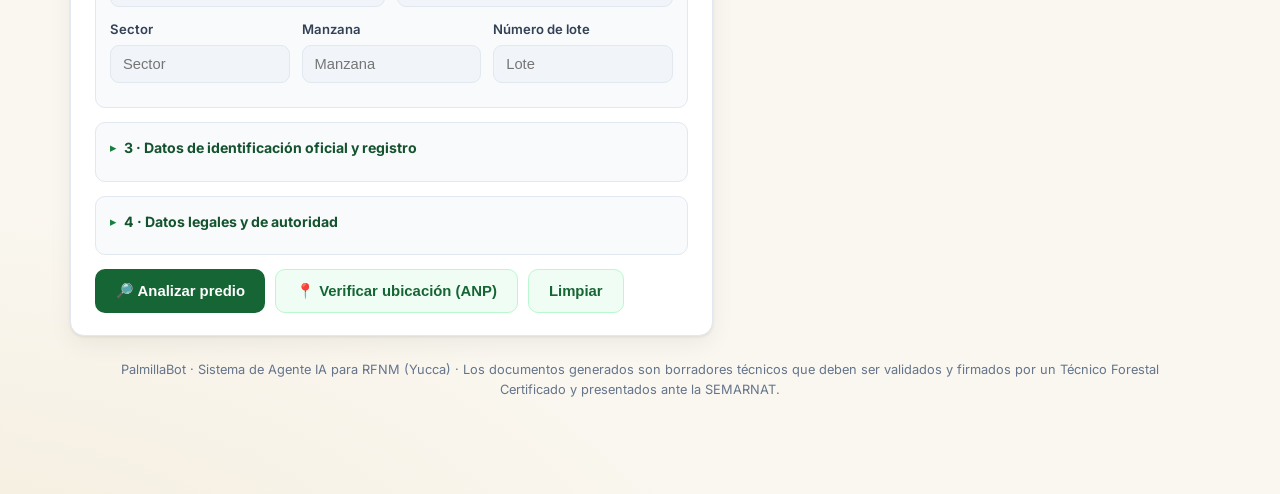
==== commit cc442b0b: "feat(plano): plano georreferenciado (Shapefile/GeoPDF) del predio con áreas de aprovechamiento Agreg" ====
--- a/web/index.html
+++ b/web/index.html
@@ -38,6 +38,7 @@
     <button class="tab active" data-tab="analisis">📋 Análisis y Checklist</button>
     <button class="tab" data-tab="chat">💬 Consulta Normativa (RAG + IA)</button>
     <button class="tab" data-tab="generador">📄 Generador de Programa de Manejo</button>
+    <button class="tab" data-tab="plano">🗺️ Plano Georreferenciado</button>
     <button class="tab" data-tab="config">⚙️ Configuración (Gemini)</button>
   </div>
 
@@ -222,6 +223,68 @@
     </div>
   </section>
 
+  <!-- ================= PANEL 5: PLANO GEORREFERENCIADO ================= -->
+  <section id="tab-plano" class="panel">
+    <div class="grid-2">
+      <div class="card">
+        <h2>🗺️ Plano georreferenciado del polígono</h2>
+        <p class="hint">Genera el <strong>plano georreferenciado</strong> del predio con las <strong>áreas de aprovechamiento</strong> en formato <strong>Shapefile</strong> (.shp/.shx/.dbf/.prj, EPSG:32611), <strong>GeoPDF</strong> georreferenciado (OGC), además de GeoJSON y PNG. Fundamento: Reglamento de la LGDFS, Art. 57 y NOM-005-SEMARNAT-1997.</p>
+
+        <div class="field">
+          <label>Sistema de coordenadas de entrada</label>
+          <select id="pl-sistema">
+            <option value="WGS84">WGS 84 — latitud, longitud (grados decimales)</option>
+            <option value="UTM11N">UTM Zona 11N — Este (X), Norte (Y) en metros</option>
+          </select>
+        </div>
+
+        <div class="grp">
+          <div class="field">
+            <label>Datos del predio</label>
+            <input id="pl-predio" placeholder="Nombre del predio" value="Predio Ejido San Quintín — Lote 7">
+          </div>
+          <div class="field">
+            <input id="pl-promovente" placeholder="Promovente / titular" value="Ejido San Quintín">
+          </div>
+          <div class="field">
+            <input id="pl-municipio" placeholder="Municipio" value="San Quintín">
+          </div>
+          <div class="field">
+            <input id="pl-tecnico" placeholder="Técnico forestal certificado" value="Ing. Forestal (Técnico Certificado)">
+          </div>
+          <div class="field">
+            <input id="pl-registro" placeholder="Registro técnico" value="RFN-0123">
+          </div>
+        </div>
+
+        <div class="field">
+          <label>Vértices del polígono del predio <span class="hint-inline">(un vértice por línea)</span></label>
+          <textarea id="pl-poligono" rows="5" spellcheck="false"
+            placeholder="30.5000, -115.9000&#10;30.5000, -115.8896&#10;30.5090, -115.8896&#10;30.5090, -115.9000"></textarea>
+        </div>
+
+        <div class="field">
+          <label>Áreas de aprovechamiento <span class="hint-inline">(encabezado <code># Nombre | Tipo | Anualidad</code> y luego sus vértices)</span></label>
+          <textarea id="pl-areas" rows="10" spellcheck="false"
+            placeholder="# Área 1 | Aprovechamiento | Anualidad 1&#10;30.5004, -115.8996&#10;30.5004, -115.8950&#10;30.5043, -115.8950&#10;30.5043, -115.8996"></textarea>
+        </div>
+
+        <div class="actions">
+          <button class="btn btn-primary" id="btn-plano">🗺️ Generar plano</button>
+          <button class="btn btn-ghost" id="btn-plano-ejemplo">📐 Cargar ejemplo</button>
+        </div>
+        <div id="plano-estado" class="cfg-estado"></div>
+      </div>
+
+      <div class="card">
+        <h2>Vista previa y descargas</h2>
+        <div id="plano-resultado">
+          <div class="empty"><div class="big">🗺️</div><p>El plano aparecerá aquí. Podrá descargar el <strong>Shapefile</strong> (ZIP), el <strong>GeoPDF</strong> georreferenciado, el <strong>GeoJSON</strong> y una <strong>vista PNG</strong>.</p></div>
+        </div>
+      </div>
+    </div>
+  </section>
+
   <!-- ================= PANEL 4: CONFIGURACIÓN ================= -->
   <section id="tab-config" class="panel">
     <div class="grid-2">
--- a/web/style.css
+++ b/web/style.css
@@ -109,10 +109,20 @@
   border-radius: 9px; font-size: .92rem; background: var(--gris-100); color: var(--gris-900);
   transition: border .15s, background .15s;
 }
-.field input:focus, .field select:focus {
+.field textarea {
+  width: 100%; padding: 10px 12px; border: 1px solid var(--gris-200);
+  border-radius: 9px; font-size: .82rem; background: var(--gris-100); color: var(--gris-900);
+  font-family: "SFMono-Regular", Consolas, "Liberation Mono", Menlo, monospace;
+  line-height: 1.5; resize: vertical; transition: border .15s, background .15s;
+}
+.field input:focus, .field select:focus, .field textarea:focus {
   outline: none; border-color: var(--verde-500); background: var(--blanco);
   box-shadow: 0 0 0 3px var(--verde-100);
 }
+.hint-inline { font-weight: 400; color: var(--gris-500); font-size: .76rem; }
+.plano-preview { width: 100%; border: 1px solid var(--gris-200); border-radius: 10px; margin-top: 10px; }
+.plano-meta { font-size: .82rem; color: var(--gris-700); margin: 8px 0; line-height: 1.6; }
+.plano-meta b { color: var(--verde-800); }
 .row { display: grid; grid-template-columns: 1fr 1fr; gap: 12px; }
 .row-3 { display: grid; grid-template-columns: 1fr 1fr 1fr; gap: 12px; }
 .check { display: flex; align-items: center; gap: 9px; margin: 8px 0; font-size: .9rem; }
